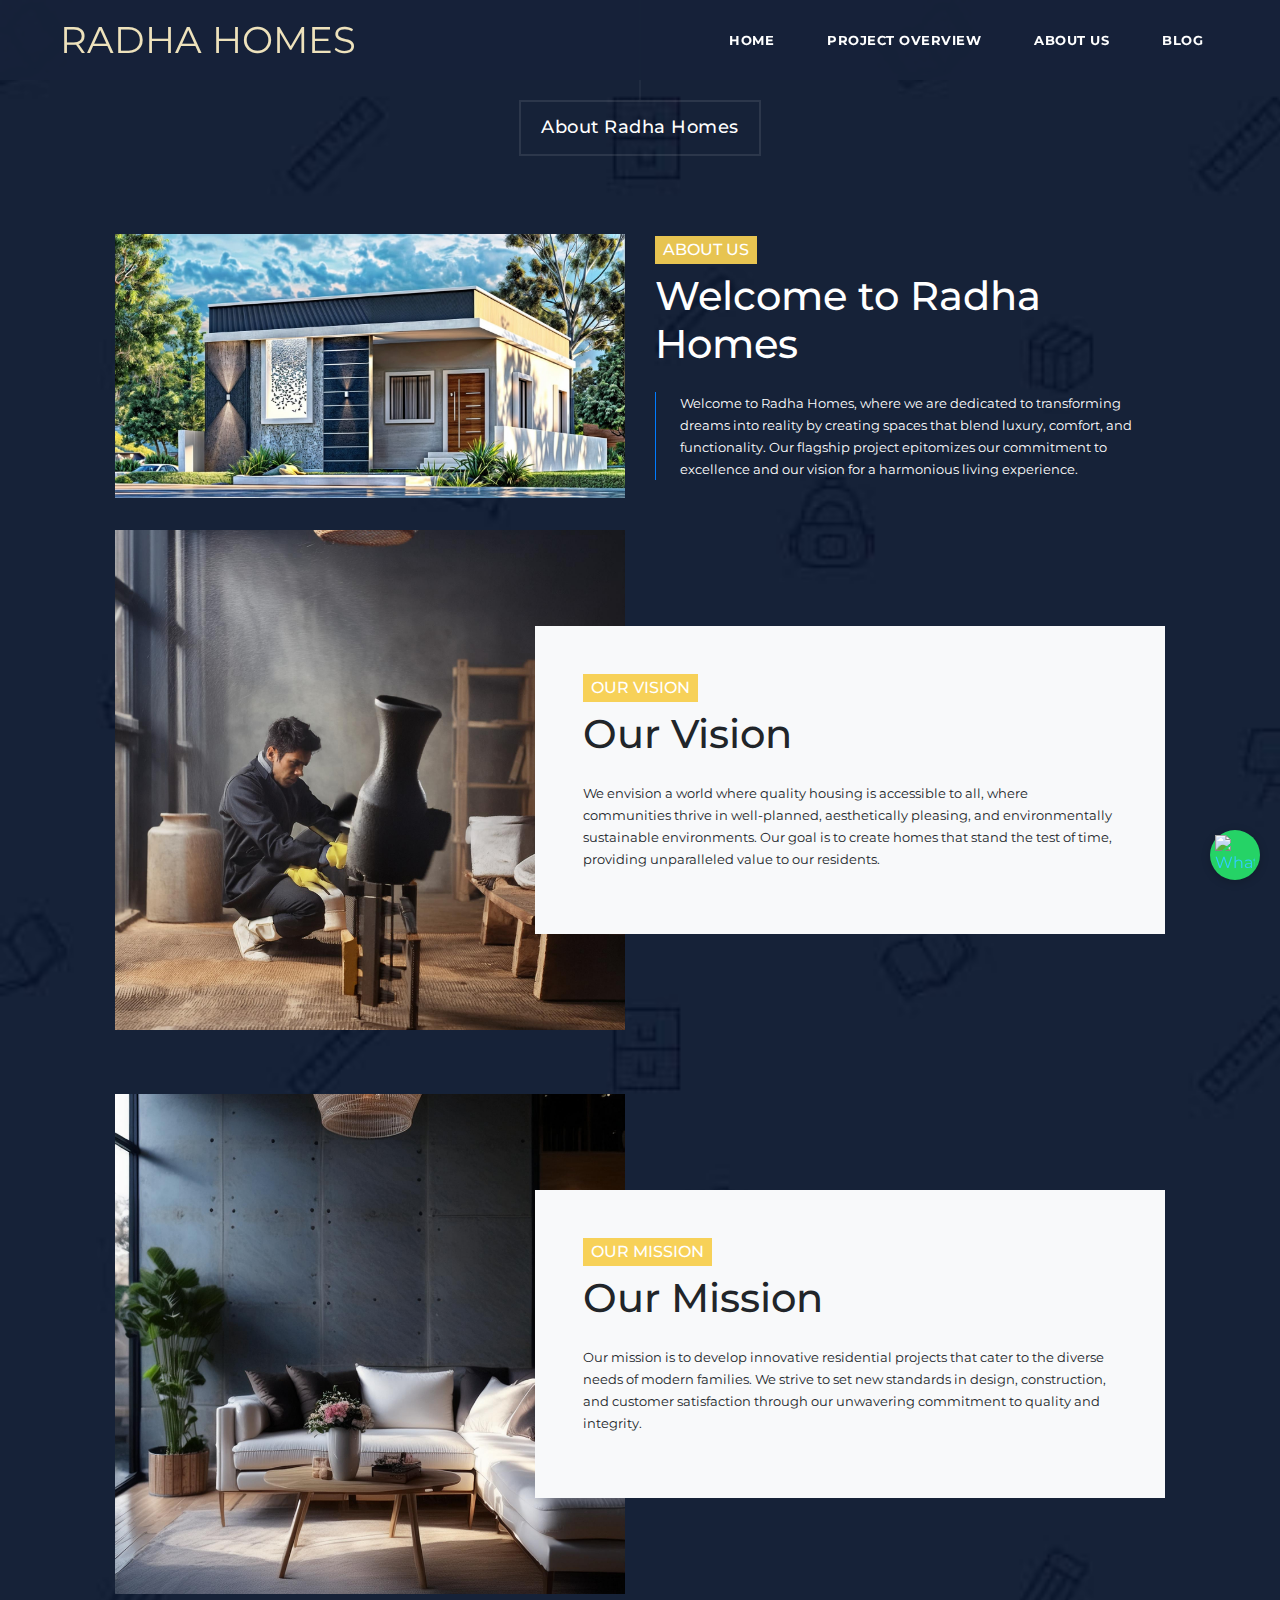
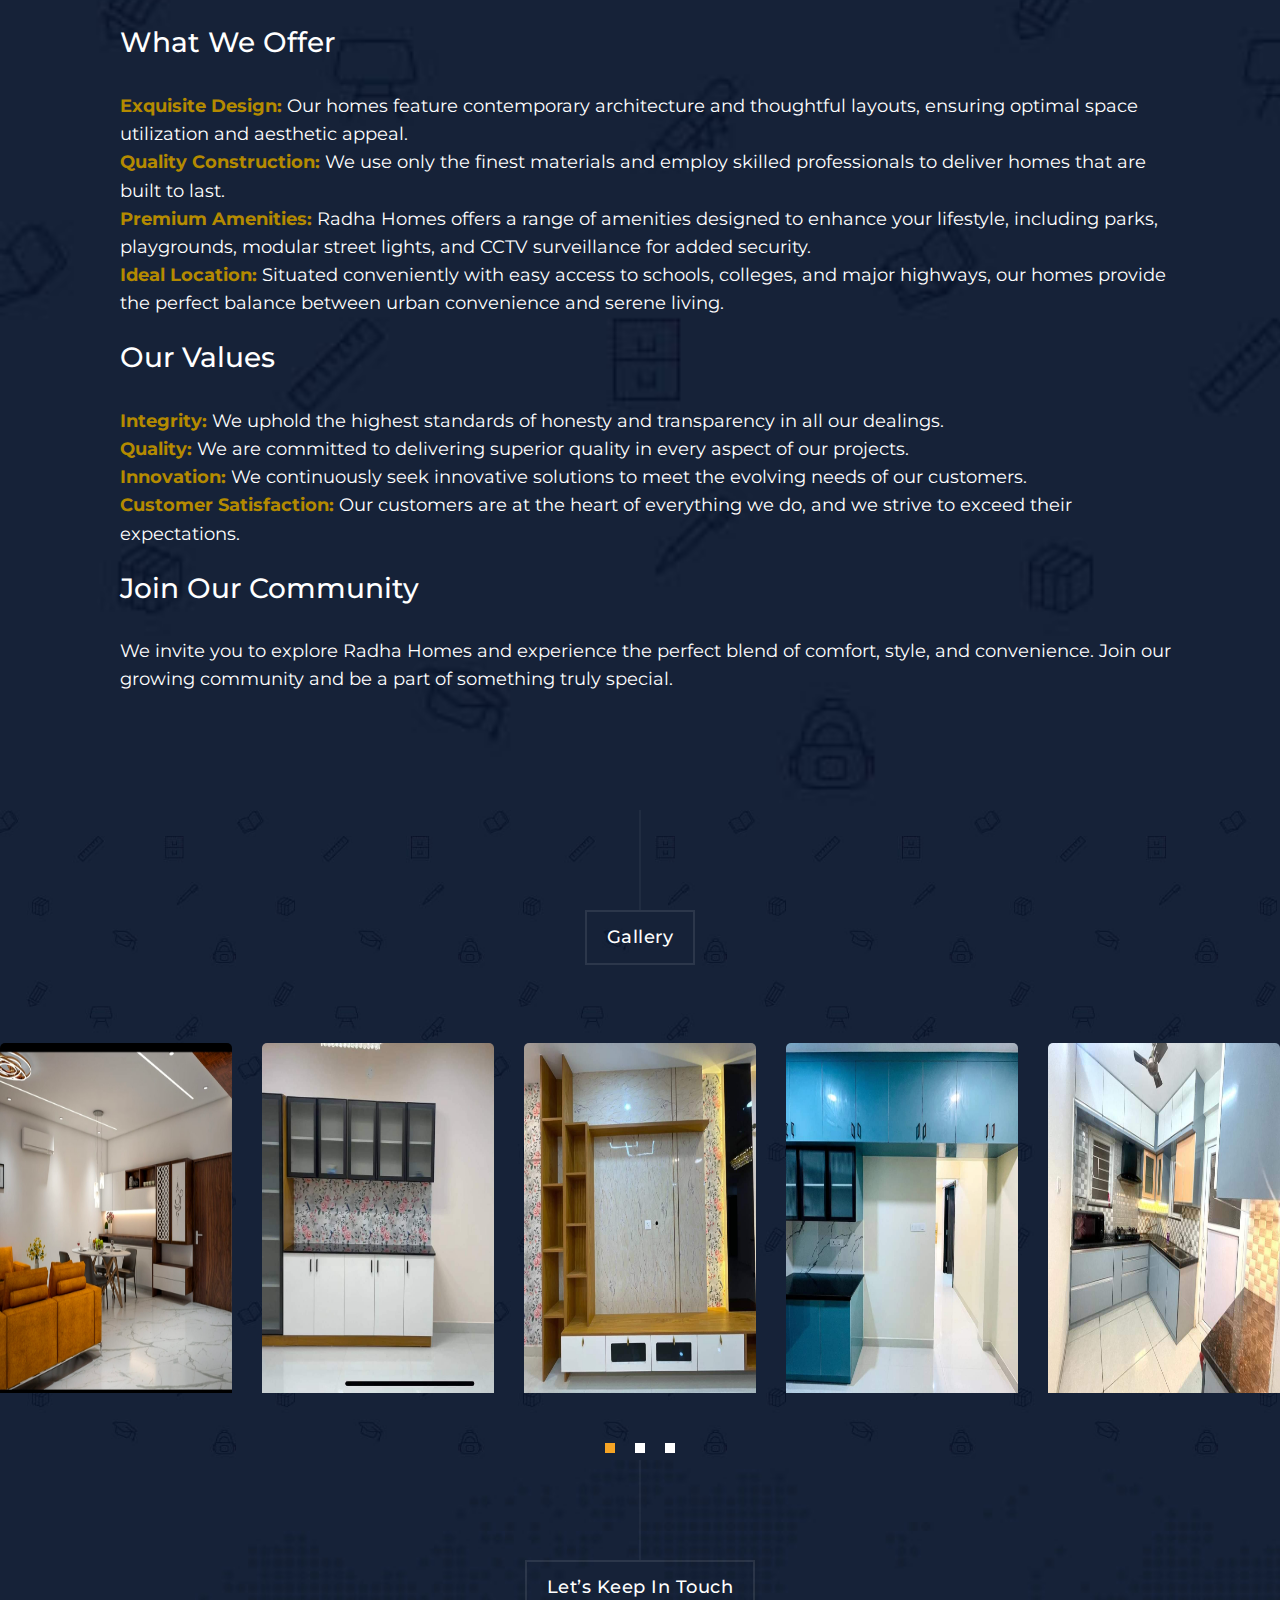
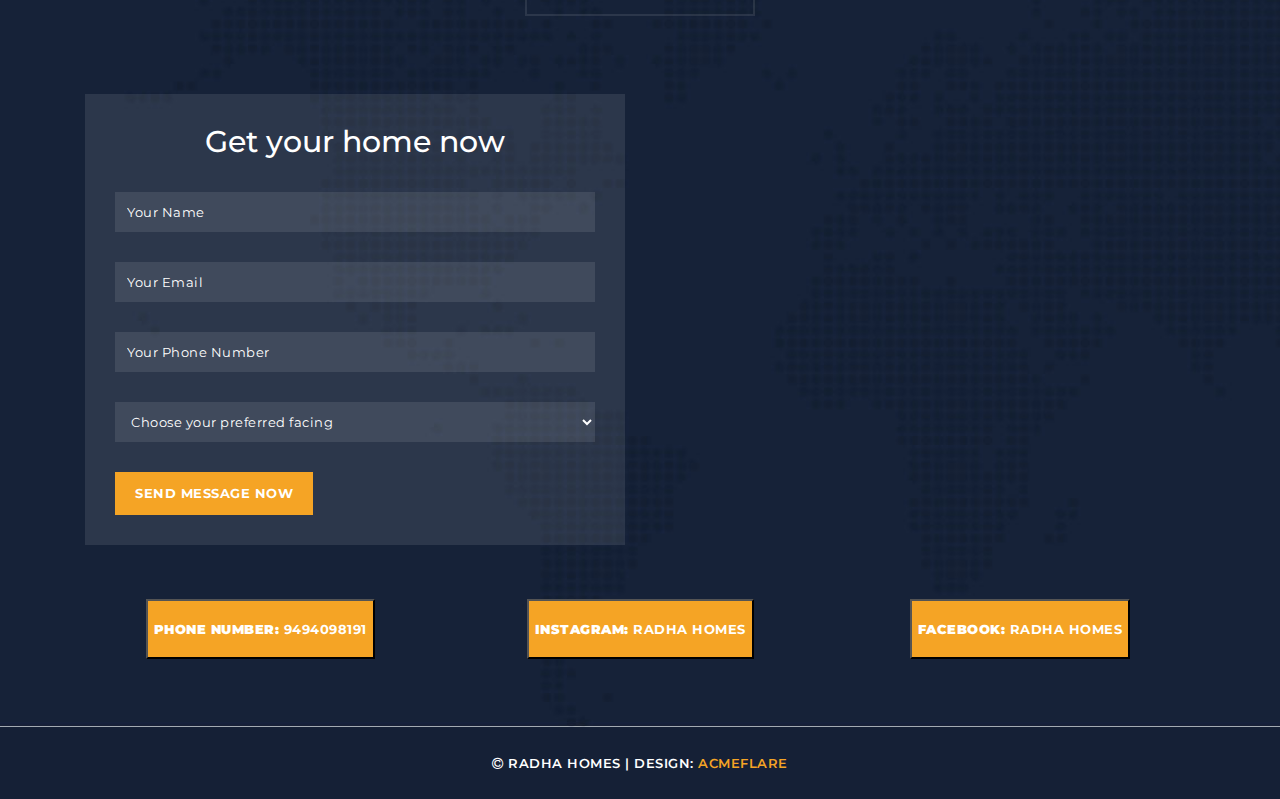
==== about.html @ 605b8b2f "4" ====
<!DOCTYPE html>
<html lang="en">

  <head>

    <meta charset="utf-8">
    <meta name="viewport" content="width=device-width, initial-scale=1, shrink-to-fit=no">
    <meta name="description" content="">
    <meta name="author" content="">
    <link href="https://fonts.googleapis.com/css?family=Montserrat:100,200,300,400,500,600,700,800,900" rel="stylesheet">

    <title>Radha Homes</title>
    
    <!-- Bootstrap core CSS -->
    <link href="vendor/bootstrap/css/bootstrap.min.css" rel="stylesheet">

    <!-- Additional CSS Files -->
    <link rel="stylesheet" href="assets/css/fontawesome.css">
    <link rel="stylesheet" href="assets/css/templatemo-grad-school.css">
    <link rel="stylesheet" href="assets/css/owl.css">
    <link rel="stylesheet" href="assets/css/lightbox.css">
<!--
    
TemplateMo 557 Grad School

https://templatemo.com/tm-557-grad-school

-->
  </head>

<body>

   
  <!--header-->
  <header class="main-header clearfix" role="header">
    <div class="logo">
      <a style="color: #eee2bc;" href="#">Radha Homes</a>
    </div>
    <a href="#menu" class="menu-link"><i class="fa fa-bars"></i></a>
    <nav id="menu" class="main-nav" role="navigation">
      <ul class="main-menu">
        <li><a href="index.html">Home</a></li>
    
        
        <li><a href="project.html">Project Overview</a></li>
        <li><a href="about.html">About Us</a></li>
        <!-- <li><a href="#section5">Video</a></li> -->
        <li><a href="blog.html">Blog</a></li>
  
      </ul>
    </nav>
  </header>

  <!-- ***** Main Banner Area Start ***** -->
  

  <section class="section why-us" data-section="section2">
    <div class="container">
        <div class="row">
            <div class="col-md-12">
                <div class="section-heading">
                    <h2>About Radha Homes</h2>
                </div>
                <div class="container-fluid ">
                  <div class="container ">
                      <div class="row align-items-center">
                          <div class="col-lg-6 pb-5 pb-lg-0">
                              <img class="img-fluid w-100" src="assets/images/about.jpg" alt="">
                          </div>
                          <div class="col-lg-6 text-white">
                            <h6 class="d-inline-block text-white text-uppercase  py-1 px-2" style="background-color: #e7c451;">About us</h6>
                              <h1 class="mb-4">Welcome to Radha Homes</h1>
                              <p class="pl-4 border-left border-primary">
                                Welcome to Radha Homes, where we are dedicated to transforming dreams into reality by creating spaces that blend luxury, comfort, and functionality. Our flagship project epitomizes our commitment to excellence and our vision for a harmonious living experience.
                              </p>
                              
                          </div>
                      </div>
                  </div>
              </div>

              <div class="container-fluid py-3">
                <div class="container py-3">
                    <div class="row">
                        <div class="col-lg-6" style="min-height: 500px;">
                            <div class="position-relative h-100">
                                <img class="  position-absolute w-100 h-100" src="assets/images/about1.jpg" style="object-fit: cover;">
                            </div>
                        </div>
                        <div class="col-lg-6 pt-5 pb-lg-5">
                            <div class="hours-text bg-light p-4 p-lg-5 my-lg-5">
                                <h6 class="d-inline-block text-white text-uppercase  py-1 px-2" style="background-color: #f7d158;">Our Vision</h6>
                                <h1 class="mb-4">Our Vision</h1>
                                <p>
                                  We envision a world where quality housing is accessible to all, where communities thrive in well-planned, aesthetically pleasing, and environmentally sustainable environments. Our goal is to create homes that stand the test of time, providing unparalleled value to our residents.
                               
                            </div>
                        </div>
                    </div>
                </div>
            </div>

            <div class="container-fluid py-3">
              <div class="container py-3">
                  <div class="row">
                      <div class="col-lg-6" style="min-height: 500px;">
                          <div class="position-relative h-100">
                              <img class="position-absolute w-100 h-100" src="assets/images/about2.jpg" style="object-fit: cover;">
                          </div>
                      </div>
                      <div class="col-lg-6 pt-5 pb-lg-5">
                          <div class="hours-text bg-light p-4 p-lg-5 my-lg-5">
                              <h6 class="d-inline-block text-white text-uppercase  py-1 px-2" style="background-color: #f7d158;">Our Mission</h6>
                              <h1 class="mb-4">Our Mission</h1>
                              <p>
                                Our mission is to develop innovative residential projects that cater to the diverse needs of modern families. We strive to set new standards in design, construction, and customer satisfaction through our unwavering commitment to quality and integrity.
                              </p>
                              
                          </div>
                      </div>
                  </div>
              </div>
          </div>

                <div class="container text-white " >
           
                  <div class="text-container ">
                      
                      <h3>What We Offer</h3>
                      <br>
                      <ul>
                          <li><span class="highlight">Exquisite Design:</span> Our homes feature contemporary architecture and thoughtful layouts, ensuring optimal space utilization and aesthetic appeal.</li>
                          <li><span class="highlight">Quality Construction:</span> We use only the finest materials and employ skilled professionals to deliver homes that are built to last.</li>
                          <li><span class="highlight">Premium Amenities:</span> Radha Homes offers a range of amenities designed to enhance your lifestyle, including parks, playgrounds, modular street lights, and CCTV surveillance for added security.</li>
                          <li><span class="highlight">Ideal Location:</span> Situated conveniently with easy access to schools, colleges, and major highways, our homes provide the perfect balance between urban convenience and serene living.</li>
                      </ul>
                      <br>
                      <h3>Our Values</h3> <br>
                      <ul>
                          <li><span class="highlight">Integrity:</span> We uphold the highest standards of honesty and transparency in all our dealings.</li>
                          <li><span class="highlight">Quality:</span> We are committed to delivering superior quality in every aspect of our projects.</li>
                          <li><span class="highlight">Innovation:</span> We continuously seek innovative solutions to meet the evolving needs of our customers.</li>
                          <li><span class="highlight">Customer Satisfaction:</span> Our customers are at the heart of everything we do, and we strive to exceed their expectations.</li>
                      </ul> <br>
                      <h3>Join Our Community</h3> <br>
                      <p>
                          We invite you to explore Radha Homes and experience the perfect blend of comfort, style, and convenience. Join our growing community and be a part of something truly special.
                      </p>
                  </div>
              </div>
              </section>
 
<section class="section courses" data-section="section4">
  <div class="container-fluid">
    <div class="row">
      <div class="col-md-12">
        <div class="section-heading">
          <h2>Gallery</h2>
        </div>
      </div>
      <div class="owl-carousel owl-theme">
        <div class="item">
          <img style="height: 350px;" src="assets/images/design/1.jpg" alt="Course #1">
      
        </div>
        <div class="item">
          <img style="height: 350px;" src="assets/images/design/2.jpg" alt="Course #2">
          
        </div>
       
        <div class="item">
          <img style="height: 350px;" src="assets/images/design/4.jpg" alt="Course #4">
          
        </div>
        <div class="item">
          <img style="height: 350px;" src="assets/images/design/5.jpg" alt="">
          
        </div>
        <div class="item">
          <img style="height: 350px;" src="assets/images/design/6.jpg" alt="">
          
        </div>
        <div class="item">
          <img style="height: 350px;" src="assets/images/design/7.jpg" alt="">
          
        </div>
        <div class="item">
          <img style="height: 350px;" src="assets/images/design/8.jpg" alt="">
         
        </div>
        <div class="item">
          <img style="height: 350px;" src="assets/images/design/9.jpg" alt="">
         
        </div>
        <div class="item">
          <img style="height: 350px;" src="assets/images/design/10.jpg" alt="">
         
        </div>
        <div class="item">
          <img style="height: 350px;" src="assets/images/design/11.jpg" alt="">
          
        </div>
        <div class="item">
          <img style="height: 350px;" src="assets/images/design/12.jpg" alt="">
          
        </div>
        <div class="item">
          <img style="height: 350px;" src="assets/images/design/13.jpg" alt="">
          
        </div>
        <div class="item">
          <img style="height: 350px;" src="assets/images/design/14.jpg" alt="">
          
        </div>
      </div>
    </div>
  </div>
</section>


 
  

  

 
<section class="section contact" data-section="section6">
  <div class="container">
    <div class="row">
      <div class="col-md-12">
        <div class="section-heading">
          <h2>Let’s Keep In Touch</h2>
        </div>
      </div>
      <div class="col-md-6">
      
        
        <form id="contact" action="" method="post">
          <div class="top-content text-white text-center"> 
          <h6 style="font-size: 30px;">Get your home now</h6>
        </div><br>
          <div class="row">
            <div class="col-md-12">
                <fieldset>
                  <input name="name" type="text" class="form-control" id="name" placeholder="Your Name" required="">
                </fieldset>
              </div>
              <div class="col-md-12">
                <fieldset>
                  <input name="email" type="text" class="form-control" id="email" placeholder="Your Email" required="">
                </fieldset>
              </div>
              <div class="col-md-12">
                <fieldset>
                    <input name="phone-number" type="text" class="form-control" id="phone-number" placeholder="Your Phone Number" required="">
                </fieldset>
            </div>
        
            <div class="col-md-12">
              <fieldset>
                  <select name="facing" class="form-control " id="facing" placeholder="facing" required="">
                      <option  value="" disabled selected>Choose your preferred facing</option>
                      <option value="East Facing">East Facing</option>
                      <option value="West Facing">West Facing</option>
                  </select>
              </fieldset>
          </div>
            <div class="col-md-12">
              <fieldset>
                <button type="submit" id="form-submit" class="button">Send Message Now</button>
              </fieldset>
            </div>
          </div>
        </form>
      </div>
      <div class="col-md-6">
        <div id="map">
          <iframe src="https://www.google.com/maps/embed?pb=!1m17!1m12!1m3!1d3802.311830197046!2d78.229247!3d17.635384000000002!2m3!1f0!2f0!3f0!3m2!1i1024!2i768!4f13.1!3m2!1m1!2zMTfCsDM4JzA3LjQiTiA3OMKwMTMnNDUuMyJF!5e0!3m2!1sen!2sin!4v1721446001093!5m2!1sen!2sin" width="100%" height="450" style="border:0;" allowfullscreen="" loading="lazy" referrerpolicy="no-referrer-when-downgrade"></iframe>          </div>
      </div>
    </div>
  </div>
  <div class="container">
    <div class="row">
        <div class="col-md-4 text-center py-5">
          <button class="button-social ">  <p class="mt-3"><strong>Phone Number:</strong> <a href="tel:+919494098191" class="text-white">9494098191</a></p></button>
        </div>
        <div class="col-md-4 text-center py-5">
         <button class="button-social">  <p class="mt-3"> <strong>Instagram:</strong> <a href="https://www.instagram.com/radha.homes/" target="_blank" class="text-white">Radha Homes</a></p></button> 
        </div>
        <div class="col-md-4 text-center py-5">
          <button class="button-social">  <p class="mt-3"><strong>Facebook:</strong> <a href="https://www.facebook.com/profile.php?id=61561901894108" target="_blank" class="text-white">Radha Homes</a></p> </button>
        </div>
    </div>
</div>
</section>

  


  <footer>
    
    <div class="container">
      <div class="row">
        <div class="col-md-12">
          <p><i class="fa fa-copyright"></i> Radha Homes 
          
           | Design: <a href="https://www.acmeflare.in/" rel="sponsored" target="_parent">Acmeflare</a><br>
       
          
          </p>
        </div>
      </div>
    </div>
  </footer>
  <a href="https://wa.link/5u2rzu" class="whatsapp-button" target="_blank">
    <img src="https://upload.wikimedia.org/wikipedia/commons/6/6b/WhatsApp.svg" alt="WhatsApp" />
  </a>
  

  <!-- Scripts -->
  <!-- Bootstrap core JavaScript -->
    <script src="vendor/jquery/jquery.min.js"></script>
    <script src="vendor/bootstrap/js/bootstrap.bundle.min.js"></script>

    <script src="assets/js/isotope.min.js"></script>
    <script src="assets/js/owl-carousel.js"></script>
    <script src="assets/js/lightbox.js"></script>
    <script src="assets/js/tabs.js"></script>
    <script src="assets/js/video.js"></script>
    <script src="assets/js/slick-slider.js"></script>
    <script src="assets/js/custom.js"></script>
   
</body>
</html>
---- assets/css/templatemo-grad-school.css ----
/*
    
TemplateMo 557 Grad School

https://templatemo.com/tm-557-grad-school

*/


@import url(fontawesome.css);
@import url('https://fonts.googleapis.com/css?family=Montserrat:100,200,300,400,500,600,700,800,900');
body {
  font-family: "Montserrat", sans-serif;
  font-optical-sizing: auto;
 
  font-style: normal;
}

/* Basic */

a {
	color: #3CF;
    text-decoration: none;
}

a:hover {
	color: #FC3;
    text-decoration: none;
}

ul {
    padding: 0px;
    margin: 0px;
    list-style: none;
}

p {
    font-size: 13px;
    line-height: 22px;
}


.section-heading {
    text-align: center;
    margin-bottom: 70px;
}

.section-heading h2:before {
    width: 1px;
    height: 100px;
    background-color: rgba(250,250,250,0.1);
    position: absolute;
    top: -102px;
    content: '';
    left: 50%;
    transform: translate(-50%);
}

.section-heading h2 {
    margin-top: 100px;
    position: relative;
    font-size: 18px;

    color: #fff;
    letter-spacing: 0.5px;
    display: inline-block;
    padding: 15px 20px;
    border: 2px solid rgba(250,250,250,0.1);
}


/* Buttons */

.main-button a {
    background-color: #f5a425;
    color: #fff;
    font-size: 13px;
    text-transform: uppercase;
    letter-spacing: 0.5px;
    font-weight: 700;
    padding: 12px 20px;
    display: inline-block;
    outline: none;
}

a.menu-link { display: none; }
.button-social {
  background-color: #f5a425;
    color: #fff;
    font-size: 13px;
    text-transform: uppercase;
    letter-spacing: 0.5px;
    font-weight: 700;
  
    display: inline-block;
    outline: none;
}

@media screen and (max-width: 950px) {
  a.menu-link {
    float: right;
    display: block;
    font-size: 36px;
    color: #fff;
    padding-right: 30px;
    padding-top: 15px;
  }
  nav[role="navigation"] {
    clear: both;
    -webkit-transition: all 0.3s ease-out;
    -moz-transition: all 0.3s ease-out;
    -ms-transition: all 0.3s ease-out;
    -o-transition: all 0.3s ease-out;
    transition: all 0.3s ease-out;
  }
  .js nav[role="navigation"] {
    overflow: hidden;
    max-height: 0;
  }
  nav[role="navigation"].active {
    max-height: 20em;
    height: 20em;
    overflow-y: scroll;
  }
  nav[role="navigation"] ul {
    top: 0;
    width: 100%;
    position: relative;
    margin: 0;
    padding: 0;
    border-top: 1px solid rgba(250,250,250,0.25);
    background-color: rgba(22,34,57,0.99);
  }
  nav[role="navigation"] li a {
    display: block;
    padding: 15px 0px;
    border-bottom: 1px solid rgba(250,250,250,0.25);
    text-align: center;
    color: #fff;
    font-size: 13px;
    text-transform: uppercase;
    font-weight: 700;
    line-height: 1.5;
  }
  nav[role="navigation"] li:hover a,
  nav[role="navigation"] li.active a {
      color: #f5a425;
  }
  
  @media screen and (min-width: 951px) {
    .js nav[role="navigation"] {
      max-height: none;
    }

    nav[role="navigation"] li {
      display: inline-block;
      margin: 0 0.25em;
    }
    nav[role="navigation"] li a {
      border: 0;
    }
  }
}

/* Header */

@media screen and (max-width: 1050px) {
  .main-header .logo {
      padding-left: 30px!important;
  }

  .main-menu {
      padding-right: 30px!important;
  }

  .main-menu li {
      margin-left: 5px!important;
  }
}

.main-header {
    background-color: rgba(22,34,57,0.95);
    height: 80px;
    position: fixed;
    z-index: 12;
    width: 100%;
    top: 0;
}

.main-header .logo {
    float: left;
    line-height: 80px;
    padding-left: 60px;
}

.main-header .logo a {
    font-size: 37px;
    text-transform: uppercase;

  
}
.main-header .logo a em {
    font-style: normal;
    color: #f5a425;
}

.main-menu {
    float: right;
    padding-right: 60px;
}

.main-menu li {
    display: inline-block;
    line-height: 79px;
    margin-left: 15px;
    position: relative;
}

.main-menu li:first-child {
    margin-left: 0px;
}

.main-menu li a {
    padding: 10px 15px;
    font-size: 13px;
    text-transform: uppercase;
    letter-spacing: 0.5px;
    font-weight: 700;
    color: #fff;
    border: 2px solid transparent;
    transition: all 0.5s;
}

.main-menu li.has-submenu a:after {
    content: '\f107';
    font-family: "FontAwesome";
    margin-left: 5px;
}

.main-menu li.has-submenu ul li a:after {
    display: none;
}

.main-menu li .sub-menu {
    position: absolute;
    width: 160px;
    background-color: #18233a;
    opacity: 0;
    visibility: hidden;
    transition: all 0.5s;
}

.main-menu li:hover .sub-menu {
    opacity: 1;
    visibility: visible;
}

.main-menu li .sub-menu li {
    display: block;
    line-height: 20px;
    margin-left: 0px;
    margin-bottom: 15px;
    padding-bottom: 15px;
    border-bottom: 1px solid #121b2f;
}

.main-menu li .sub-menu li:first-child {
    padding-top: 15px;
}

.main-menu li .sub-menu li:last-child {
    margin-bottom: 0px;
    border-bottom: none;
}

.main-menu li .sub-menu li a {
    font-size: 12px;
    font-weight: 500;
    padding: 0px 15px;
    letter-spacing: 0.5px;
    border: none;
    transition: all 0.5s;
}

.main-menu li .sub-menu li a:hover {
    color: #f5a425;
    border: none;
}

.main-nav li:hover a,
.main-nav li.active a {
    border: 2px solid #f5a425;
}

@media (max-width: 950px) {
  .main-nav li:hover a,
  .main-nav li.active a {
    border: 2px solid transparent;
    border-bottom: 1px solid rgba(250,250,250,0.25);
  }
}


/* Slider */

.main-banner {
  position: relative;
  max-height: 100%;
  overflow: hidden;
  margin-bottom: -7px;
}

#bg-video {
    min-width: 100%;
    min-height: 100vh;
    max-width: 100%;
    max-height: 100vh;
    object-fit: cover;
    z-index: -1;
}

#bg-video::-webkit-media-controls {
    display: none !important;
}

.video-overlay {
    position: absolute;
    background-color: rgba(22,34,57,0.85);
    top: 0;
    left: 0;
    bottom: 7px;
    width: 100%;
}

.main-banner .caption {
  text-align: center;
  position: absolute;
  width: 80%;
  left: 50%;
  top: 50%;
  transform: translate(-50%,-50%);
}

.main-banner .caption h6 {
  margin-top: 0px;
  font-size: 18px;
  text-transform: uppercase;
  font-weight: 600;
  color: #fff;
  letter-spacing: 1px;
}

.main-banner .caption h2 {
  margin-top: 30px;
  margin-bottom: 30px;
  font-size: 64px;
  text-transform: uppercase;
  font-weight: 800;
  color: #fff;
  letter-spacing: 1px;
}

.main-banner .caption h2 em {
  font-style: normal;
  color: #f5a425;
  font-weight: 900;
}

@media screen and (max-width: 1180px) {

  .main-banner .caption h6 {
    font-weight: 500;
  }

  .main-banner .caption h2 {
    font-size: 58px;
  }

}
@media screen and (max-width: 767px) {

  .main-banner .caption h6 {
    font-weight: 500;
  }

  .main-banner .caption h2 {
    font-size: 36px;
  }

}


/* Features */

section.features .col-4 {
    padding-left: 0px;
    padding-right: 0px;
}

.features-post {
  position: relative;
  margin-bottom: 0px;
}

.features-thumb {
  overflow: hidden;
  position: relative;
}

.features-thumb img {
  width: 100%;
}

.features-content {
  position: absolute;
  bottom: 0;
  left: 0;
  width: 100%;
  background-color: #0c1228;
  color: #fff;
  padding: 40px;
}

.features-content:hover {
    background-color: #f5a425;
    box-shadow: 0px 0px 30px rgba(0,0,0,0.5);
}

.features-content h4 {
    font-size: 16px;
    text-transform: uppercase;
    font-weight: 700;
    color: #fff;
    letter-spacing: 1px;
    margin-bottom: 0px;
}

.features-content h4 i {
    margin-right: 15px;
    font-size: 24px;
}

.features-content p {
    margin-bottom: 0px;
}

.features-content a {
  margin-top: 15px;
  display: inline-block;
  text-transform: uppercase;
  color: #fff;
  letter-spacing: 0.5px;
  font-weight: 700;
  font-size: 14px;
  border-bottom: 2px solid #fff;
}

.features-content p.hidden-sm {
  display: none;
}

.second-features,
.third-features {
    border-left: 1px solid rgba(250,250,250,0.1);
}

.content-hide {
  margin-top: 15px;
  display: none;
}

.content-hide p {
  color: #fff;
}

@media screen and (max-width: 767px) {

  .features-content {
    padding: 15px;
  }
  .features-content h4 i {
    display: block;
    margin-bottom: 10px;
  }
  .features-content h4 {
    font-size: 14px;
  }
  .features-content p {
    display: none;
  }
  .features-content p.hidden-sm {
    display: block;
  }
  .features-content a {
    letter-spacing: 0px;
    font-size: 13px;
    font-weight: 600;
  }

}



/* Why Choosing Us */

section.why-us {
    background-image: url(../images/choosing-bg.jpg);
    background-color: #172238;
    background-repeat: no-repeat;
    background-size: cover;
    padding-bottom: 100px;
}

#tabs {
  text-align: center;
}
#tabs ul {
  margin: 0;
  padding: 0;
  -webkit-column-count: 3;
  -moz-column-count: 3;
  column-count: 3;
  -webkit-column-gap: 0;
  -moz-column-gap: 0;
  column-gap: 0;
}
#tabs ul::after {
  clear: both;
  content: "";
  display: table;
}
#tabs ul li {
  display: block;
  font-weight: 400;
  font-size: 1.2em;
  letter-spacing: 1px;
  text-align: center;
}
#tabs ul li a {
  display: block;
  font-size: 13px;
  font-weight: 700;
  letter-spacing: 1px;
  cursor: pointer;
  outline: 0;
  padding-bottom: 30px;
  color: #fff;
  text-decoration: none;
  text-transform: uppercase;
  position: relative;
}
#tabs ul li a:after {
    transition: all 0.3s;
    width: 10px;
    height: 10px;
    background-color: #fff;
    content: '';
    position: absolute;
    left: 50%;
    transform: translate(-50%);
    bottom: 0;
}
#tabs ul li a:before {
    transition: all 0.3s;
    width: 25px;
    height: 25px;
    border: 2px solid transparent;
    background-color: transparent;
    content: '';
    position: absolute;
    left: 50%;
    transform: translate(-50%);
    bottom: -5px;
}
#tabs ul li span {
  display: block;
  margin-bottom: 0.75em;
}
#tabs ul .ui-tabs-active {
}
#tabs ul .ui-tabs-active a {
  color: #f5a425;
}
#tabs ul .ui-tabs-active a:after {
  background-color: #f5a425;
  width: 15px;
  height: 15px;
}
#tabs ul .ui-tabs-active a:before {
  border-color: #f5a425;
}
#tabs h4 {
    margin-top: 60px;
    font-size: 32px;
    font-weight: 700;
    letter-spacing: 1px;
    color: #fff;
    margin-bottom: 30px;
}

#tabs p {
    color: #fff;
    font-size: 15px;
    line-height: 28px;
}

.tabs-content {
    margin-top: 60px;
    text-align: left;
}

@media screen and (max-width: 767px) {
  
  .tabs-content {
      text-align: center;
  }

}

.tabs-content img {
    width: 100%;
    overflow: hidden;
    padding-right: 45px;
}

@media screen and (max-width: 767px) {

  .tabs-content img {
      padding-right: 0px;
  }

}


/* Coming Soon */

section.coming-soon {
    background-image: url(../images/coming-soon-bg.jpg);
    background-repeat: no-repeat;
    background-size: cover;
    background-color: #172238;
    padding: 50px 0px;
}

section.coming-soon .continer .counter div {
  display: inline-block;
}
section.coming-soon .continer h4 {
    margin-top: 100px;
    font-size: 30px;
    color: #fff;
    font-weight: 800;
    letter-spacing: 0.5px;
    line-height: 40px;
    margin-bottom: 50px;
}
section.coming-soon .continer h4 em {
    font-style: normal;
    color: #f5a425;
}

@media screen and (max-width: 767px) {

  section.coming-soon .continer h4 {
    text-align: center;
  }

}

section.coming-soon .continer .counter .days,
section.coming-soon .continer .counter .hours,
section.coming-soon .continer .counter .minutes,
section.coming-soon .continer .counter .seconds {
  width: 22%;
  height: 140px;
  float: left;
  text-align: center;
  font-size: 48px;
  font-weight: 800;
  letter-spacing: 1px;
  color: #fff;
  background-color: rgba(250,250,250,0.1);
}
@media screen and (max-width: 992px) {

  section.coming-soon .continer .counter .days,
  section.coming-soon .continer .counter .hours,
  section.coming-soon .continer .counter .minutes,
  section.coming-soon .continer .counter .seconds {
    font-size: 26px;
  }

  section.coming-soon .continer .counter .days .value,
  section.coming-soon .continer .counter .hours .value,
  section.coming-soon .continer .counter .minutes .value,
  section.coming-soon .continer .counter .seconds .value {
      margin-top: 40px!important;
  }

  section.coming-soon .continer .counter span {
      font-size: 14px!important;
  }

}
section.coming-soon .continer .counter .days,
section.coming-soon .continer .counter .hours,
section.coming-soon .continer .counter .minutes {
    margin-right: 4%;
}
section.coming-soon .continer .counter .days .value,
section.coming-soon .continer .counter .hours .value,
section.coming-soon .continer .counter .minutes .value,
section.coming-soon .continer .counter .seconds .value {
    margin-top: 15px;
    display: block;
    width: 100%;
}

section.coming-soon .continer .counter span {
    font-size: 18px;
    text-transform: uppercase;
    color: #f5a425;
    font-weight: 500;
    letter-spacing: 1px;
    margin-top: 0px;
    display: block;
}

section.coming-soon .right-content {
    margin-left: 30px;
}

@media screen and (max-width: 767px) {

  section.coming-soon .right-content {
      margin-top: 60px;
      margin-left: 0px;
  }

}

section.coming-soon .top-content {
    margin-bottom: -8px;
}

section.coming-soon .top-content h6 {
    font-size: 14px;
    color: #fff;
    background-color: rgba(250,250,250,0.2);
    padding: 40px;
    text-align: center;
    line-height: 24px;
}

section.coming-soon .top-content h6 em {
    font-style: normal;
    font-weight: 600;
}

section.coming-soon form {
    background-color: rgba(250,250,250,0.1);
    padding: 60px 40px;
    width: 100%;
    text-align: center;
}

section.coming-soon form input {
    width: 100%;
    height: 40px;
    background-color: rgba(250,250,250,0.1);
    border-radius: 0px;
    border: none;
    outline: none;
    color: #fff;
    font-size: 13px;
    margin-bottom: 20px;
    letter-spacing: 0.5px;
}

section.coming-soon form input:focus {
    outline: none;
    border: none;
    box-shadow: none;
    color: #fff;
    background-color: rgba(250,250,250,0.1);
}

section.coming-soon form::placeholder { color: #fff }
section.coming-soon form input::placeholder { color: #fff; }
section.coming-soon form input::placeholder { color: #fff; }

section.coming-soon form button {
    margin-top: 10px;
    background-color: #f5a425;
    color: #fff;
    font-size: 13px;
    text-transform: uppercase;
    letter-spacing: 0.5px;
    font-weight: 700;
    padding: 12px 20px;
    display: inline-block;
    outline: none;
    box-shadow: none;
    border: none;
}



/* Courses */

section.courses {
    background-image: url(../images/choosing-bg.jpg);
    background-repeat: no-repeat;
    background-size: cover;
    background-color: #172238;
 
   
}

section.courses .item img {
    border-top-right-radius: 5px;
    border-top-left-radius: 5px;
}

section.courses .item .down-content {
    padding: 30px;
    background-color: #fff;
    border-bottom-right-radius: 5px;
    border-bottom-left-radius: 5px;
}

section.courses .item .down-content h4 {
    font-size: 16px;
    text-transform: uppercase;
    color: #1e1e1e;
    letter-spacing: 0.5px;
    font-weight: 700;
    margin-top: 0px;
    margin-bottom: 20px;
}

section.courses .item .down-content p {
    margin-bottom: 25px;
}

section.courses .item .down-content img {
    width: 40px;
    border: 2px solid #f5a425;
    border-radius: 50%;
    text-align: left;
    display: inline-block;
}

section.courses .item .down-content .text-button-pay {
    float: right;
    display: inline-block;
    margin-top: -30px;
}

section.courses .item .down-content .text-button-pay a {
    color: #f5a425;
    font-size: 13px;
}

section.courses .item .down-content .text-button-free {
    float: right;
    display: inline-block;
    margin-top: -30px;
}

section.courses .item .down-content .text-button-free a {
    color: #7a7a7a;
    font-size: 13px;
}

section.courses .owl-carousel .owl-nav {
    display: none;
}

section.courses .owl-carousel .owl-dots {
    text-align: center;
}

section.courses .owl-carousel button.owl-dot {
    width: 10px;
    height: 10px;
    background-color: #fff;
    margin: 50px 10px 0px 10px;
    outline: none;
}
section.courses .owl-carousel button.active {
    background-color: #f5a425;
}





/* Video */

section.video {
    background-image: url(../images/video-bg.jpg);
    background-repeat: no-repeat;
    background-size: cover;
    background-color: #172238;
    padding: 120px 0px;
}

section.video .left-content {
  color: #fff;
}

section.video .left-content span {
  text-transform: uppercase;
  font-size: 14px;
  letter-spacing: 0.5px;
}

section.video .left-content h4 {
    margin-top: 20px;
    font-size: 30px;
    color: #fff;
    font-weight: 800;
    letter-spacing: 0.5px;
    line-height: 40px;
    margin-bottom: 20px;
}
section.video .left-content h4 em {
    font-style: normal;
    color: #f5a425;
}

section.video .left-content .main-button {
  margin-top: 30px;
}

.video-item {
  position: relative;
  width: 100%;
  max-width: 600px;
  margin: 0px auto 0;
}

@media screen and (max-width: 767px) {

  section.video .left-content {
    margin-bottom: 45px;
  }

  section.video .first-item .first-content h4,
  section.video .second-item .second-content h4 {
    text-align: center;
  }

}

.video-item figure {
  position: relative;
  width: 100%;
  font-size: 0;
}
.video-item figure img {
  width: 100%;
}
.video-item figure a:before {
  content: '';
  position: absolute;
  bottom: 10px;
  right: 15px;
  width: 60px;
  height: 60px;
  margin-top: -32.5px;
  margin-left: -32.5px;
  border-radius: 50%;
  background-color: #f5a425;
  z-index: 10;
}
.video-item figure a:after {
  content: '';
  position: absolute;
  bottom: 27.5px;
  right: 20px;
  margin-top: -12.5px;
  margin-left: -7px;
  border: solid 13px transparent;
  border-left: solid 20px;
  border-left-color: #fff;
  z-index: 10;
}
.video-item figure a:hover:before {
  background-color: #f5a425;
}

.video-item .video-caption {
    position: absolute;
    z-index: 10;
    background-color: rgba(250,250,250,0.75);
    height: 80px;
    width: 100%;
    padding: 27px 30px;
    bottom: 0;
}

.video-item .video-caption h4 {
    font-size: 20px;
    text-transform: uppercase;
    font-weight: 700;
    letter-spacing: 1px;
}

/* Magnific Popup CSS */
.mfp-bg {
  top: 0;
  left: 0;
  width: 100%;
  height: 100%;
  z-index: 1042;
  overflow: hidden;
  position: fixed;
  background: #0b0b0b;
  opacity: 0.8;
}

.mfp-wrap {
  top: 0;
  left: 0;
  width: 100%;
  height: 100%;
  z-index: 1043;
  position: fixed;
  outline: none !important;
  -webkit-backface-visibility: hidden;
}

.mfp-container {
  text-align: center;
  position: absolute;
  width: 100%;
  height: 100%;
  left: 0;
  top: 0;
  padding: 0 8px;
  box-sizing: border-box;
}

.mfp-container:before {
  content: '';
  display: inline-block;
  height: 100%;
  vertical-align: middle;
}

.mfp-align-top .mfp-container:before {
  display: none;
}

.mfp-content {
  position: relative;
  display: inline-block;
  vertical-align: middle;
  margin: 0 auto;
  text-align: left;
  z-index: 1045;
}

.mfp-inline-holder .mfp-content,
.mfp-ajax-holder .mfp-content {
  width: 100%;
  cursor: auto;
}

.mfp-ajax-cur {
  cursor: progress;
}

.mfp-zoom-out-cur, .mfp-zoom-out-cur .mfp-image-holder .mfp-close {
  cursor: -moz-zoom-out;
  cursor: -webkit-zoom-out;
  cursor: zoom-out;
}

.mfp-zoom {
  cursor: pointer;
  cursor: -webkit-zoom-in;
  cursor: -moz-zoom-in;
  cursor: zoom-in;
}

.mfp-auto-cursor .mfp-content {
  cursor: auto;
}

.mfp-close,
.mfp-arrow,
.mfp-preloader,
.mfp-counter {
  -webkit-user-select: none;
  -moz-user-select: none;
  user-select: none;
}

.mfp-loading.mfp-figure {
  display: none;
}

.mfp-hide {
  display: none !important;
}

.mfp-preloader {
  color: #CCC;
  position: absolute;
  top: 50%;
  width: auto;
  text-align: center;
  margin-top: -0.8em;
  left: 8px;
  right: 8px;
  z-index: 1044;
}

.mfp-preloader a {
  color: #CCC;
}

.mfp-preloader a:hover {
  color: #FFF;
}

.mfp-s-ready .mfp-preloader {
  display: none;
}

.mfp-s-error .mfp-content {
  display: none;
}

button.mfp-close,
button.mfp-arrow {
  overflow: visible;
  cursor: pointer;
  background: transparent;
  border: 0;
  -webkit-appearance: none;
  display: block;
  outline: none;
  padding: 0;
  z-index: 1046;
  box-shadow: none;
  touch-action: manipulation;
}

button::-moz-focus-inner {
  padding: 0;
  border: 0;
}

.mfp-close {
  width: 44px;
  height: 44px;
  line-height: 44px;
  position: absolute;
  right: 0;
  top: 0;
  text-decoration: none;
  text-align: center;
  opacity: 0.65;
  padding: 0 0 18px 10px;
  color: #FFF;
  font-style: normal;
  font-size: 28px;
  font-family: Arial, Baskerville, monospace;
}

.mfp-close:hover,
.mfp-close:focus {
  opacity: 1;
}

.mfp-close:active {
  top: 1px;
}

.mfp-close-btn-in .mfp-close {
  color: #333;
}

.mfp-image-holder .mfp-close,
.mfp-iframe-holder .mfp-close {
  color: #FFF;
  right: -6px;
  text-align: right;
  padding-right: 6px;
  width: 100%;
}

.mfp-counter {
  position: absolute;
  top: 0;
  right: 0;
  color: #CCC;
  font-size: 12px;
  line-height: 18px;
  white-space: nowrap;
}

.mfp-arrow {
  position: absolute;
  opacity: 0.65;
  margin: 0;
  top: 50%;
  margin-top: -55px;
  padding: 0;
  width: 90px;
  height: 110px;
  -webkit-tap-highlight-color: transparent;
}

.mfp-arrow:active {
  margin-top: -54px;
}

.mfp-arrow:hover,
.mfp-arrow:focus {
  opacity: 1;
}

.mfp-arrow:before,
.mfp-arrow:after {
  content: '';
  display: block;
  width: 0;
  height: 0;
  position: absolute;
  left: 0;
  top: 0;
  margin-top: 35px;
  margin-left: 35px;
  border: medium inset transparent;
}

.mfp-arrow:after {
  border-top-width: 13px;
  border-bottom-width: 13px;
  top: 8px;
}

.mfp-arrow:before {
  border-top-width: 21px;
  border-bottom-width: 21px;
  opacity: 0.7;
}

.mfp-arrow-left {
  left: 0;
}

.mfp-arrow-left:after {
  border-right: 17px solid #FFF;
  margin-left: 31px;
}

.mfp-arrow-left:before {
  margin-left: 25px;
  border-right: 27px solid #3F3F3F;
}

.mfp-arrow-right {
  right: 0;
}

.mfp-arrow-right:after {
  border-left: 17px solid #FFF;
  margin-left: 39px;
}

.mfp-arrow-right:before {
  border-left: 27px solid #3F3F3F;
}

.mfp-iframe-holder {
  padding-top: 40px;
  padding-bottom: 40px;
}

.mfp-iframe-holder .mfp-content {
  line-height: 0;
  width: 100%;
  max-width: 900px;
}

.mfp-iframe-holder .mfp-close {
  top: -40px;
}

.mfp-iframe-scaler {
  width: 100%;
  height: 0;
  overflow: hidden;
  padding-top: 56.25%;
}

.mfp-iframe-scaler iframe {
  position: absolute;
  display: block;
  top: 0;
  left: 0;
  width: 100%;
  height: 100%;
  box-shadow: 0 0 8px rgba(0, 0, 0, 0.6);
  background: #000;
}

/* Main image in popup */
img.mfp-img {
  width: auto;
  max-width: 100%;
  height: auto;
  display: block;
  line-height: 0;
  box-sizing: border-box;
  padding: 40px 0 40px;
  margin: 0 auto;
}

/* The shadow behind the image */
.mfp-figure {
  line-height: 0;
}

.mfp-figure:after {
  content: '';
  position: absolute;
  left: 0;
  top: 40px;
  bottom: 40px;
  display: block;
  right: 0;
  width: auto;
  height: auto;
  z-index: -1;
  box-shadow: 0 0 8px rgba(0, 0, 0, 0.6);
  background: #444;
}

.mfp-figure small {
  color: #BDBDBD;
  display: block;
  font-size: 12px;
  line-height: 14px;
}

.mfp-figure figure {
  margin: 0;
}

.mfp-bottom-bar {
  margin-top: -36px;
  position: absolute;
  top: 100%;
  left: 0;
  width: 100%;
  cursor: auto;
}

.mfp-title {
  text-align: left;
  line-height: 18px;
  color: #F3F3F3;
  word-wrap: break-word;
  padding-right: 36px;
}

.mfp-image-holder .mfp-content {
  max-width: 100%;
}

.mfp-gallery .mfp-image-holder .mfp-figure {
  cursor: pointer;
}

@media screen and (max-width: 800px) and (orientation: landscape), screen and (max-height: 300px) {
  /**
       * Remove all paddings around the image on small screen
       */
  .mfp-img-mobile .mfp-image-holder {
    padding-left: 0;
    padding-right: 0;
  }

  .mfp-img-mobile img.mfp-img {
    padding: 0;
  }

  .mfp-img-mobile .mfp-figure:after {
    top: 0;
    bottom: 0;
  }

  .mfp-img-mobile .mfp-figure small {
    display: inline;
    margin-left: 5px;
  }

  .mfp-img-mobile .mfp-bottom-bar {
    background: rgba(0, 0, 0, 0.6);
    bottom: 0;
    margin: 0;
    top: auto;
    padding: 3px 5px;
    position: fixed;
    box-sizing: border-box;
  }

  .mfp-img-mobile .mfp-bottom-bar:empty {
    padding: 0;
  }

  .mfp-img-mobile .mfp-counter {
    right: 5px;
    top: 3px;
  }

  .mfp-img-mobile .mfp-close {
    top: 0;
    right: 0;
    width: 35px;
    height: 35px;
    line-height: 35px;
    background: rgba(0, 0, 0, 0.6);
    position: fixed;
    text-align: center;
    padding: 0;
  }
}
@media all and (max-width: 900px) {
  .mfp-arrow {
    -webkit-transform: scale(0.75);
    transform: scale(0.75);
  }

  .mfp-arrow-left {
    -webkit-transform-origin: 0;
    transform-origin: 0;
  }

  .mfp-arrow-right {
    -webkit-transform-origin: 100%;
    transform-origin: 100%;
  }

  .mfp-container {
    padding-left: 6px;
    padding-right: 6px;
  }
}



/* Contact */

.footer-bar {
  position: fixed;
  bottom: 0;
  width: 100%;
  text-align: center;
}
.footer-bar a {
  color: #fff;
  text-decoration: none;
}
.footer-bar a:hover {
  text-decoration: underline;
}

section.contact {
    background-image: url(../images/contact-bg.jpg);
    background-repeat: no-repeat;
    background-size: cover;
    background-color: #172238;
    padding-bottom: 20px;
}


section.contact form {
    background-color: rgba(250,250,250,0.1);
    padding: 30px;
    width: 100%;
}


@media screen and (max-width: 767px) {  
  section.contact form {
      margin-bottom: 30px;
  }
}

section.contact form input {
    width: 100%;
    height: 40px;
    background-color: rgba(250,250,250,0.1);
    border-radius: 0px;
    border: none;
    outline: none;
    color: #fff;
    font-size: 13px;
    margin-bottom: 30px;
    letter-spacing: 0.5px;
}
.form-control{
  width: 100%;
  height: 40px;
  background-color: rgba(250,250,250,0.1);
  border-radius: 0px;
  border: none;
  outline: none;
  color: #fff;
  font-size: 13px;
  margin-bottom: 30px;
  letter-spacing: 0.5px;
}

section.contact form textarea {
    width: 100%;
    height: 220px;
    max-height: 280px;
    min-height: 220px;
    background-color: rgba(250, 250, 250, 0.137);
    border-radius: 0px;
    border: none;
    outline: none;
    color: #fff;
    font-size: 13px;
    margin-bottom: 30px;
    letter-spacing: 0.5px;
}

section.contact form input:focus,
section.contact form textarea:focus {
    outline: none;
    border: none;
    box-shadow: none;
    color: #fff;
    background-color: rgba(250,250,250,0.1);
}

section.contact form::placeholder { color: #fff }
section.contact form input::placeholder { color: #fff; }
section.contact form input::placeholder { color: #fff; }

section.contact form::placeholder { color: #fff }
section.contact form textarea::placeholder { color: #fff; }
section.contact form textarea::placeholder { color: #fff; }

section.contact form button {
    background-color: #f5a425;
    color: #fff;
    font-size: 13px;
    text-transform: uppercase;
    letter-spacing: 0.5px;
    font-weight: 700;
    padding: 12px 20px;
    display: inline-block;
    outline: none;
    box-shadow: none;
    border: none;
}

/* Footer */

footer {
    background-color: #152036;
    text-align: center;
}

footer p {
    margin-bottom: 0px;
    padding: 25px 0px;
    color: #fff;
    font-size: 13px;
    text-transform: uppercase;
    font-weight: 600;
    letter-spacing: 0.5px;
}

footer p a,
footer p a:hover {
    color: #f5a425;
}

@media screen and (max-width: 992px) {
  .features { background-color: #0c1228; }
  .features-content { position: relative; }
  .features-post { border-left: 0 }
}

@media screen and (max-width: 950px) {
  .main-menu { padding-right: 0!important; }
  .main-header .logo {
    line-height: 73px;
  }
  .main-menu li {
    display: block;
    line-height: 1;
    margin-left: 0 !important;
  }

  .main-menu li .sub-menu {
    opacity: 1;
    visibility: visible;
    position: static;
    margin-left: auto;
    margin-right: auto;
    width: 100%;
  }
  .main-menu li .sub-menu li:last-child {
    border-bottom: 1px solid rgba(250,250,250,0.25);
  }
}

@media screen and (max-width: 950px) and (max-height: 400px) {
  nav[role="navigation"].active {
    max-height: calc(80px + 100vh);
    overflow-y: auto;
  }
}

@media screen and (max-width: 767px) {
  footer p {
    font-size: 12px;
    font-weight: 600;
    letter-spacing: 0.25px;
  }
}
.grid {
  display: flex;
  flex-wrap: wrap;
  justify-content: center;
  gap: 20px;
}
.item-why-us {
  width: 30%;
  min-width: 150px;
  text-align: center;
  padding: 30px;
  border-radius: 10px;
  background-color: transparent; /* Transparent background */
  color: white; /* Text color */
  margin-bottom: 10px;
}
.item-why-us img {
  width: 60px;
  height: 60px;
  margin-bottom: 10px;
}
.item-why-us p {
  margin: 0;
  font-size: 18px;
}
@media (max-width: 768px) {
  .item-why-us {
      width: 45%;
  }
}
@media (max-width: 480px) {
  .item-why-us {
      width: 90%;
  }
}

.image-container {
  flex: 1;
  padding-right: 20px;
}
.image-container img {
  width: 100%;
  height: auto;
  border-radius: 5px;
}
.text-container {
  flex: 2;
  padding-left: 20px;
}
.text-container h2 {
  color: #b48a00;
  font-size: 2em;
}
.text-container p {
  color: #ffffff;
  font-size: 1.1em;
  line-height: 1.6em;
}
.text-container ul {
  list-style-type: none;
  padding: 0;
}
.text-container ul li {
  font-size: 1.1em;
  line-height: 1.6em;
}
.highlight {
  color: #b48a00;
  font-weight: bold;
}
@media (min-width: 992px) {
  .hours-text,
  .pricing-text,
  .contact-form {
    margin-left: -120px;
  }
}


.services_section {
  text-align: center;
}

.services_section .heading_container {
  justify-content: center;
}

.services_section .services_container {
  display: flex;
  justify-content: center;
  padding: 35px 0;
  flex-wrap: wrap;
}

.box {
  background-color: #0b003b;
}

.services_section .services_container .box {
  margin: 25px 1%;
  flex-basis: 31%;
  padding: 35px 25px 25px;
  border-radius: 15px;
  box-shadow: 0 0 10px 0 rgba(0, 0, 0, 0.15);
  border-top: 15px solid transparent;
  overflow: hidden;
  transition: all .1s;
}

.services_section .services_container .box .img-box {
  display: flex;
  justify-content: center;
  align-items: center;
  height: 125px;
}

.services_section .services_container .box .img-box img {
  width: 90px;
}

.services_section .services_container .box .detail-box {
  margin-top: 25px;
}

.services_section .services_container .box .detail-box h5 {
  color: #eee2bc;
  font-weight: 600;
  position: relative;
}

.services_section .services_container .box:hover,
.services_section .services_container .box.active {
  border-top: 15px solid #eee2bc;
}

.services_section .btn-box {
  display: flex;
  justify-content: center;
  margin-top: 25px;
}

/* Add media queries for mobile devices */
@media (max-width: 768px) {
  .services_section .services_container .box {
    flex-basis: 100%;
    
  }
  
}
.master-img{
  width: 100%
 
  

}
@media (min-width: 768px) {
  .master-img{
  height: 700px;
 
  }
}

.image-container-x {
  display: flex;
  justify-content: space-between; /* Adjust space between images if needed */
}

.image-box {
  flex: 1;
  margin: 0 10px; /* Adjust margin if needed */
  text-align: center; /* Center-aligns the text below the images */
}

.image-box img {
  width: 100%;
  display: block; /* Ensures the image respects the container's width */
}

.image-text {
  margin-top: 10px; /* Space between image and text */
  font-size: 16px; /* Adjust font size if needed */
}

.blog_section .heading_container {
  -webkit-box-align: center;
      -ms-flex-align: center;
          align-items: center;
}

.blog_section .heading_container h2::before {
  left: 50%;
  -webkit-transform: translateX(-50%);
          transform: translateX(-50%);
}

.blog_section .box {
  margin-top: 55px;
  background-color: #eee2bc;
  -webkit-box-shadow: 0 0 10px 0 rgba(0, 0, 0, 0.15);
          box-shadow: 0 0 10px 0 rgba(0, 0, 0, 0.15);
}

.blog_section .box .img-box {
  position: relative;
}

.blog_section .box .img-box img {
  width: 100%;
}

.blog_section .box .detail-box {
  padding: 25px;
}

.blog_section .box .detail-box h5 {
  font-weight: bold;
}

.blog_section .box .detail-box p {
  font-size: 15px;
  color: #444;
}

.blog_section .box .detail-box a {
  display: inline-block;
  padding: 10px 30px;
  background-color: #1b3796;
  color: #ffffff;
  border-radius: 0;
  border: 1px solid #0b0a64;
  -webkit-transition: all .2s;
  transition: all .2s;
}

.blog_section .box .detail-box a:hover {
  background-color: #2c2ac9;
  color: #ffffff;
}

/* WhatsApp Button Styles */
.whatsapp-button {
  position: fixed;
  bottom: 20px; /* Adjust as needed */
  right: 20px;  /* Adjust as needed */
  z-index: 1000; /* Ensures it stays on top of other content */
  background-color: #25D366; /* WhatsApp green */
  border-radius: 50%;
  box-shadow: 0 2px 10px rgba(0,0,0,0.2);
  display: flex;
  justify-content: center;
  align-items: center;
  width: 50px; /* Adjust size as needed */
  height: 50px; /* Adjust size as needed */
}

.whatsapp-button img {
  width: 40px; /* Adjust icon size as needed */
  height: 40px; /* Adjust icon size as needed */
}
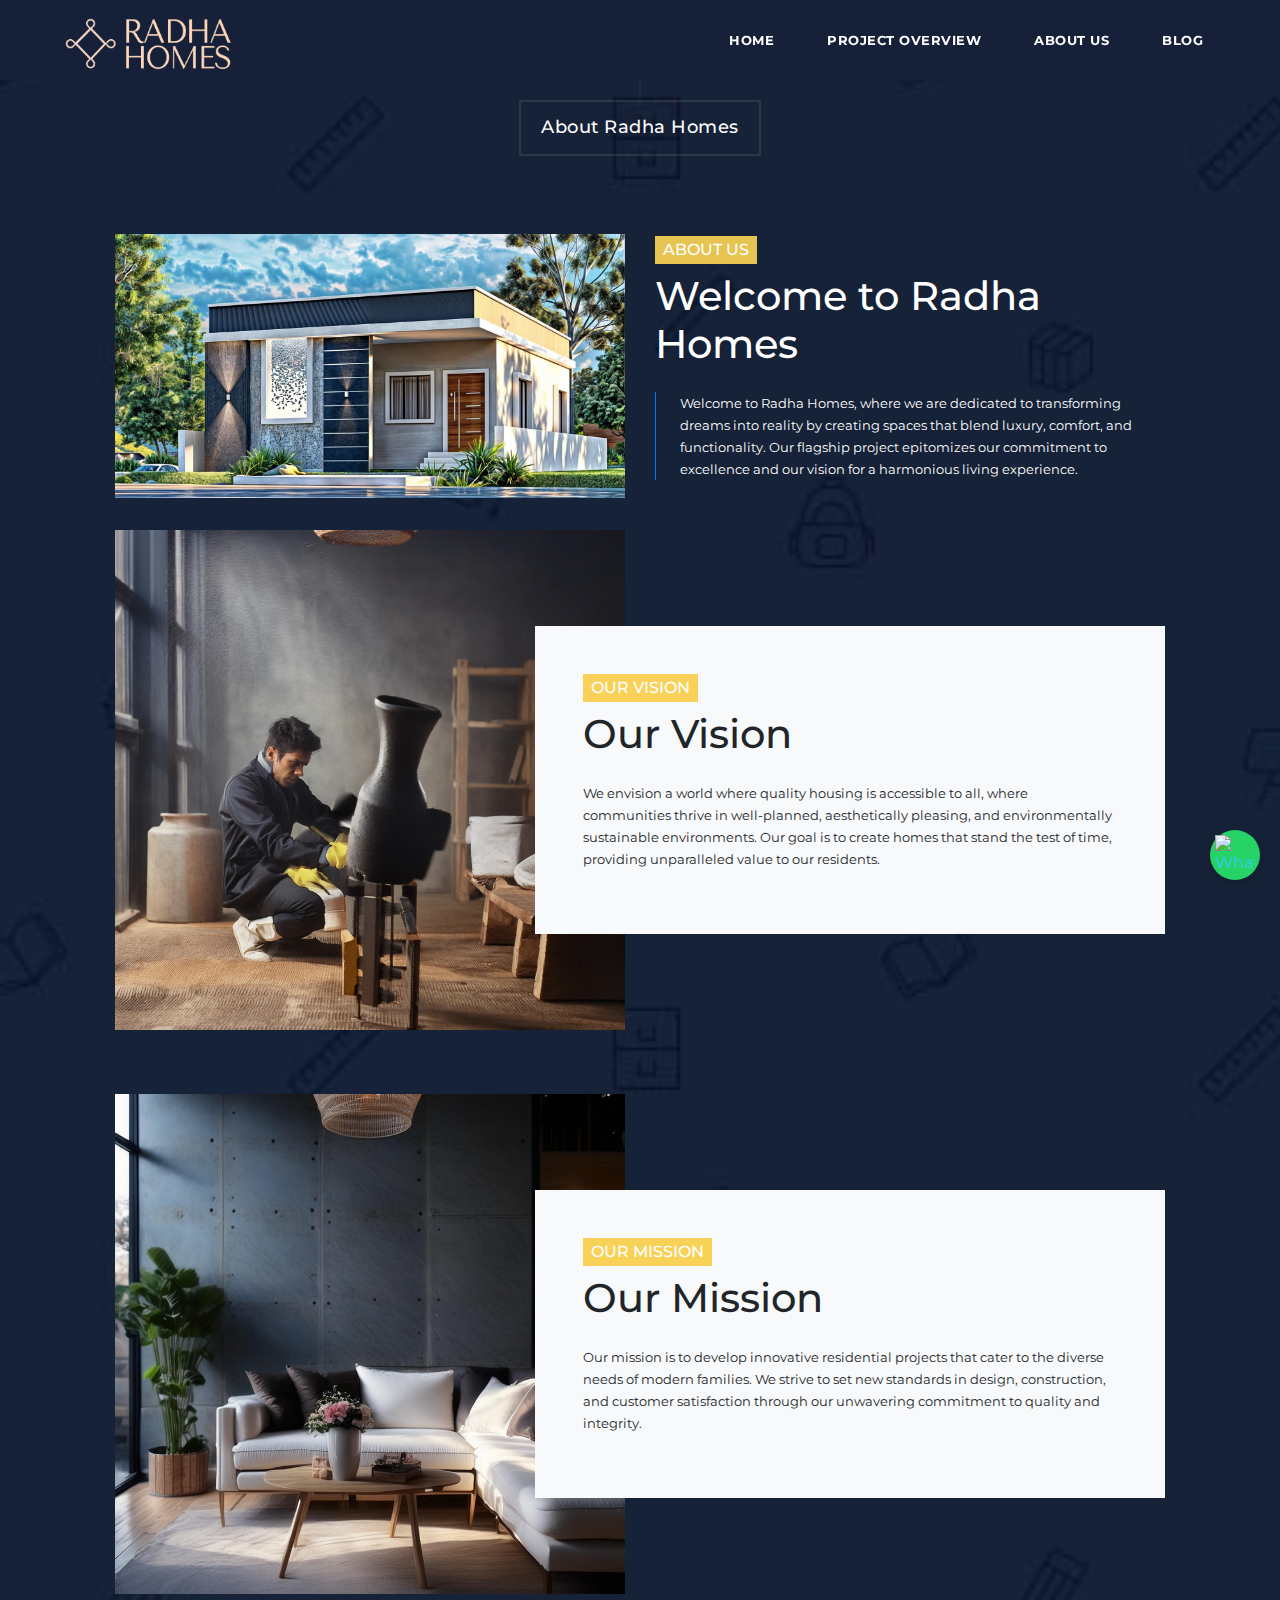
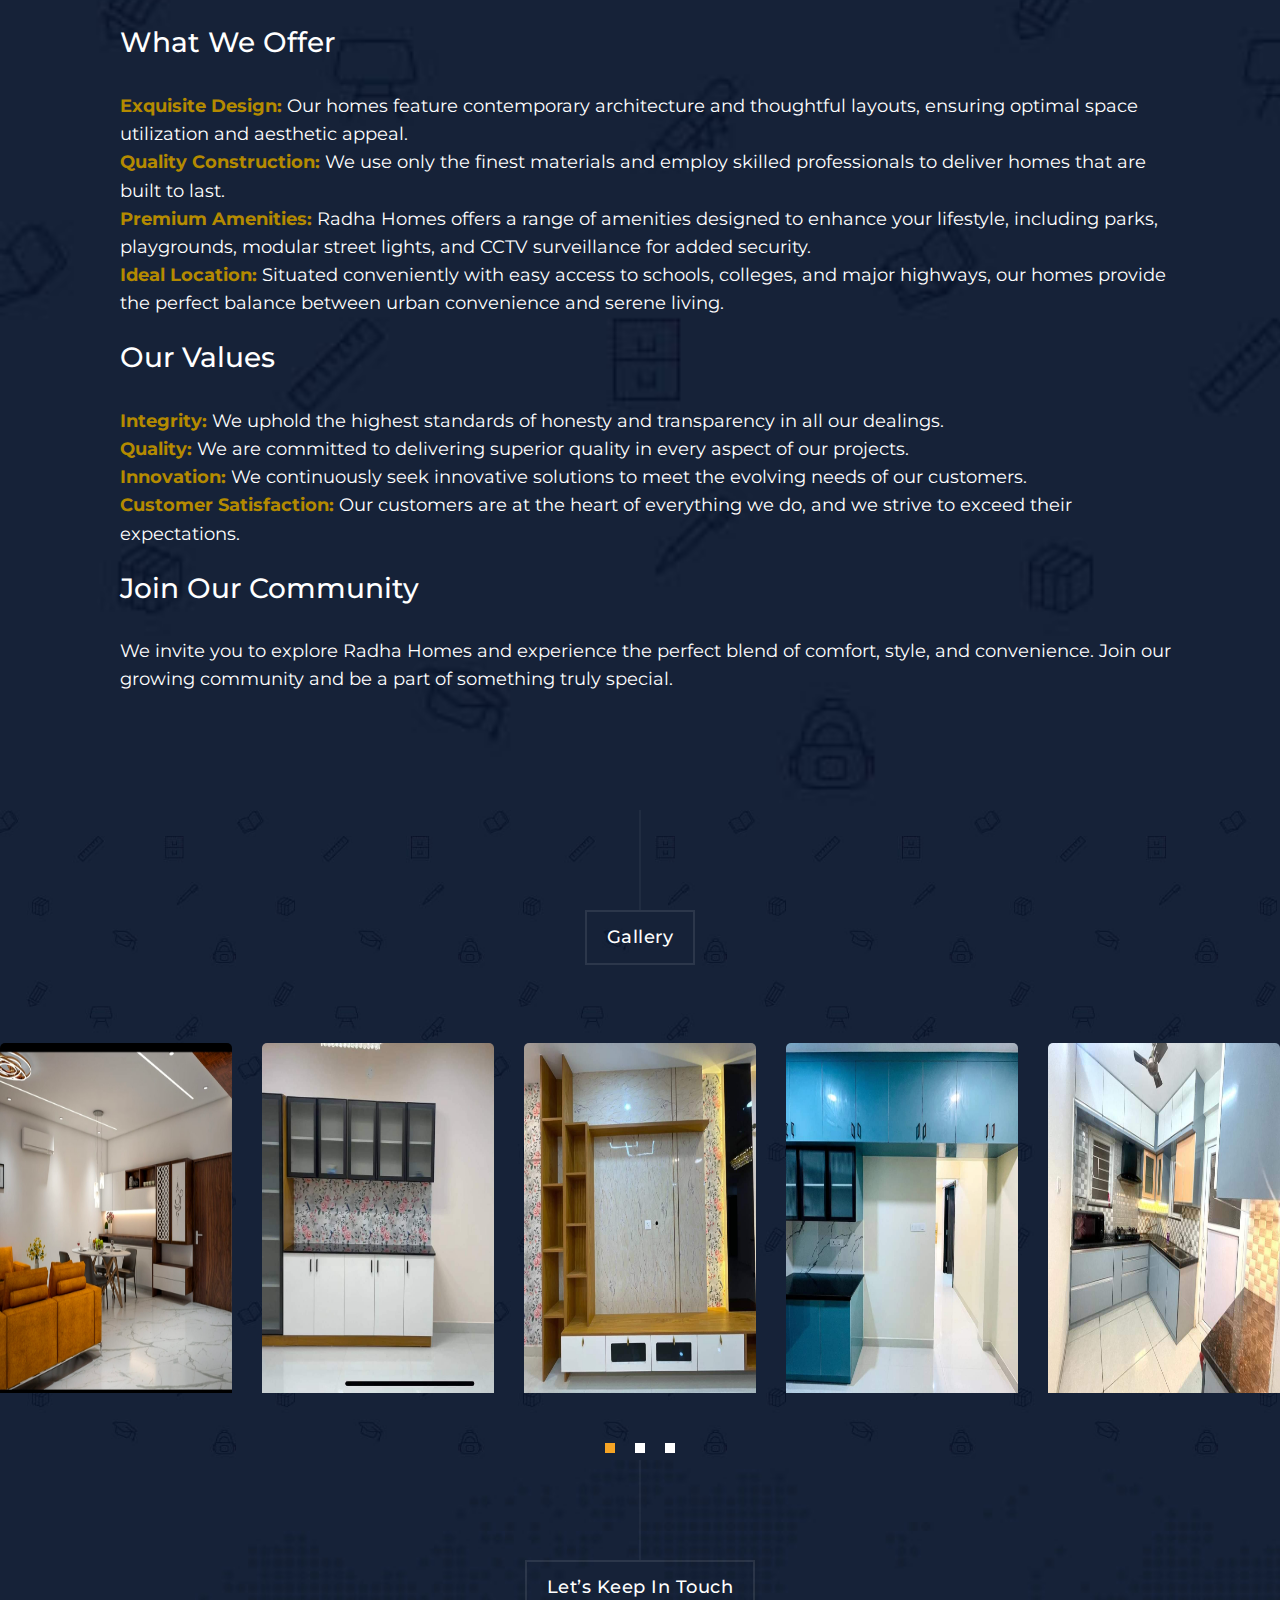
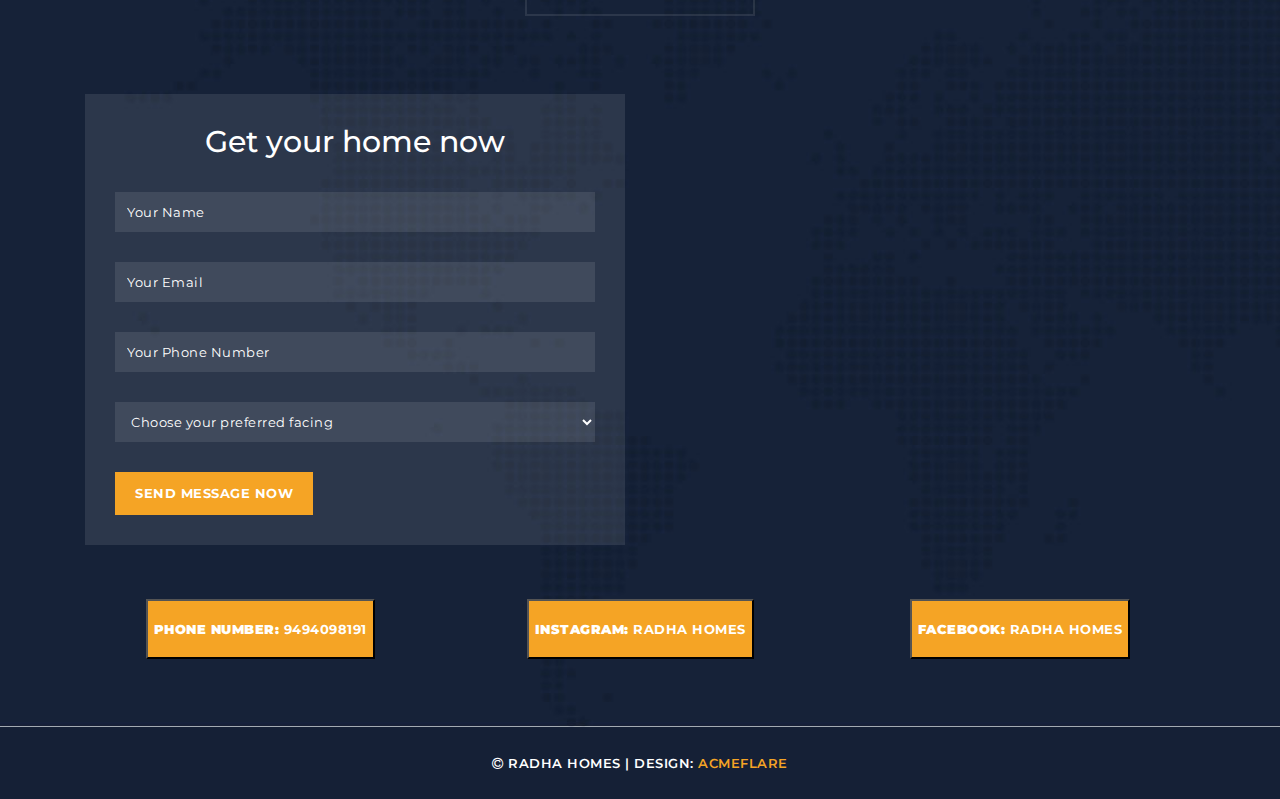
==== commit 564409ef: "7" ====
--- a/about.html
+++ b/about.html
@@ -34,7 +34,9 @@
   <!--header-->
   <header class="main-header clearfix" role="header">
     <div class="logo">
-      <a style="color: #eee2bc;" href="#">Radha Homes</a>
+      <a  href="#">
+        <img style="width: 100%; height: 60px;" src="assets/images/logo.png" alt="">
+      </a>
     </div>
     <a href="#menu" class="menu-link"><i class="fa fa-bars"></i></a>
     <nav id="menu" class="main-nav" role="navigation">
--- a/assets/css/templatemo-grad-school.css
+++ b/assets/css/templatemo-grad-school.css
@@ -166,7 +166,7 @@
 
 @media screen and (max-width: 1050px) {
   .main-header .logo {
-      padding-left: 30px!important;
+      padding-left: 30!important;
   }
 
   .main-menu {
@@ -1480,6 +1480,20 @@
     background-color: #172238;
     padding-bottom: 20px;
 }
+section.master {
+  background-image: url(../images/master.jpg);
+  background-repeat: no-repeat;
+  background-size: cover;
+  background-color: #172238;
+  padding-bottom: 20px;
+}
+section.floor {
+  background-image: url(../images/floor.jpg);
+  background-repeat: no-repeat;
+  background-size: cover;
+  background-color: #172238;
+  padding-bottom: 20px;
+}
 
 
 section.contact form {
